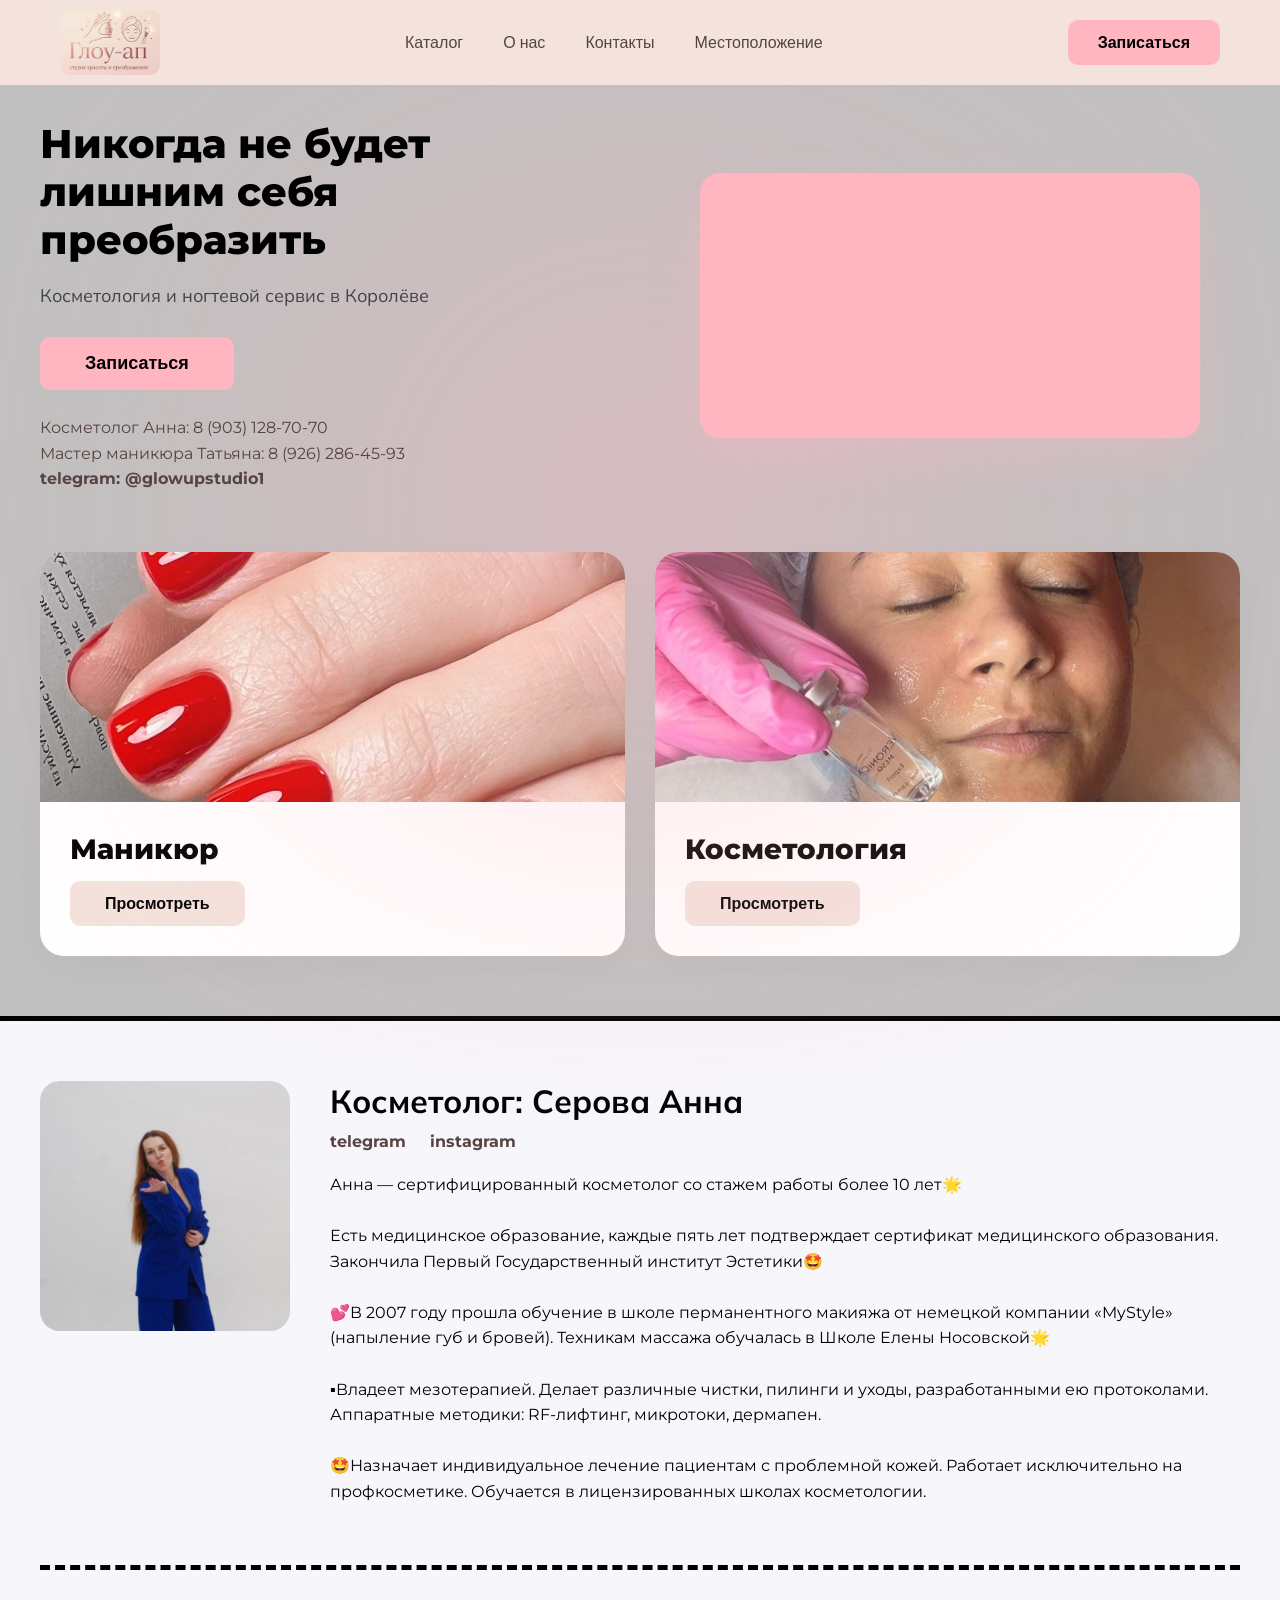
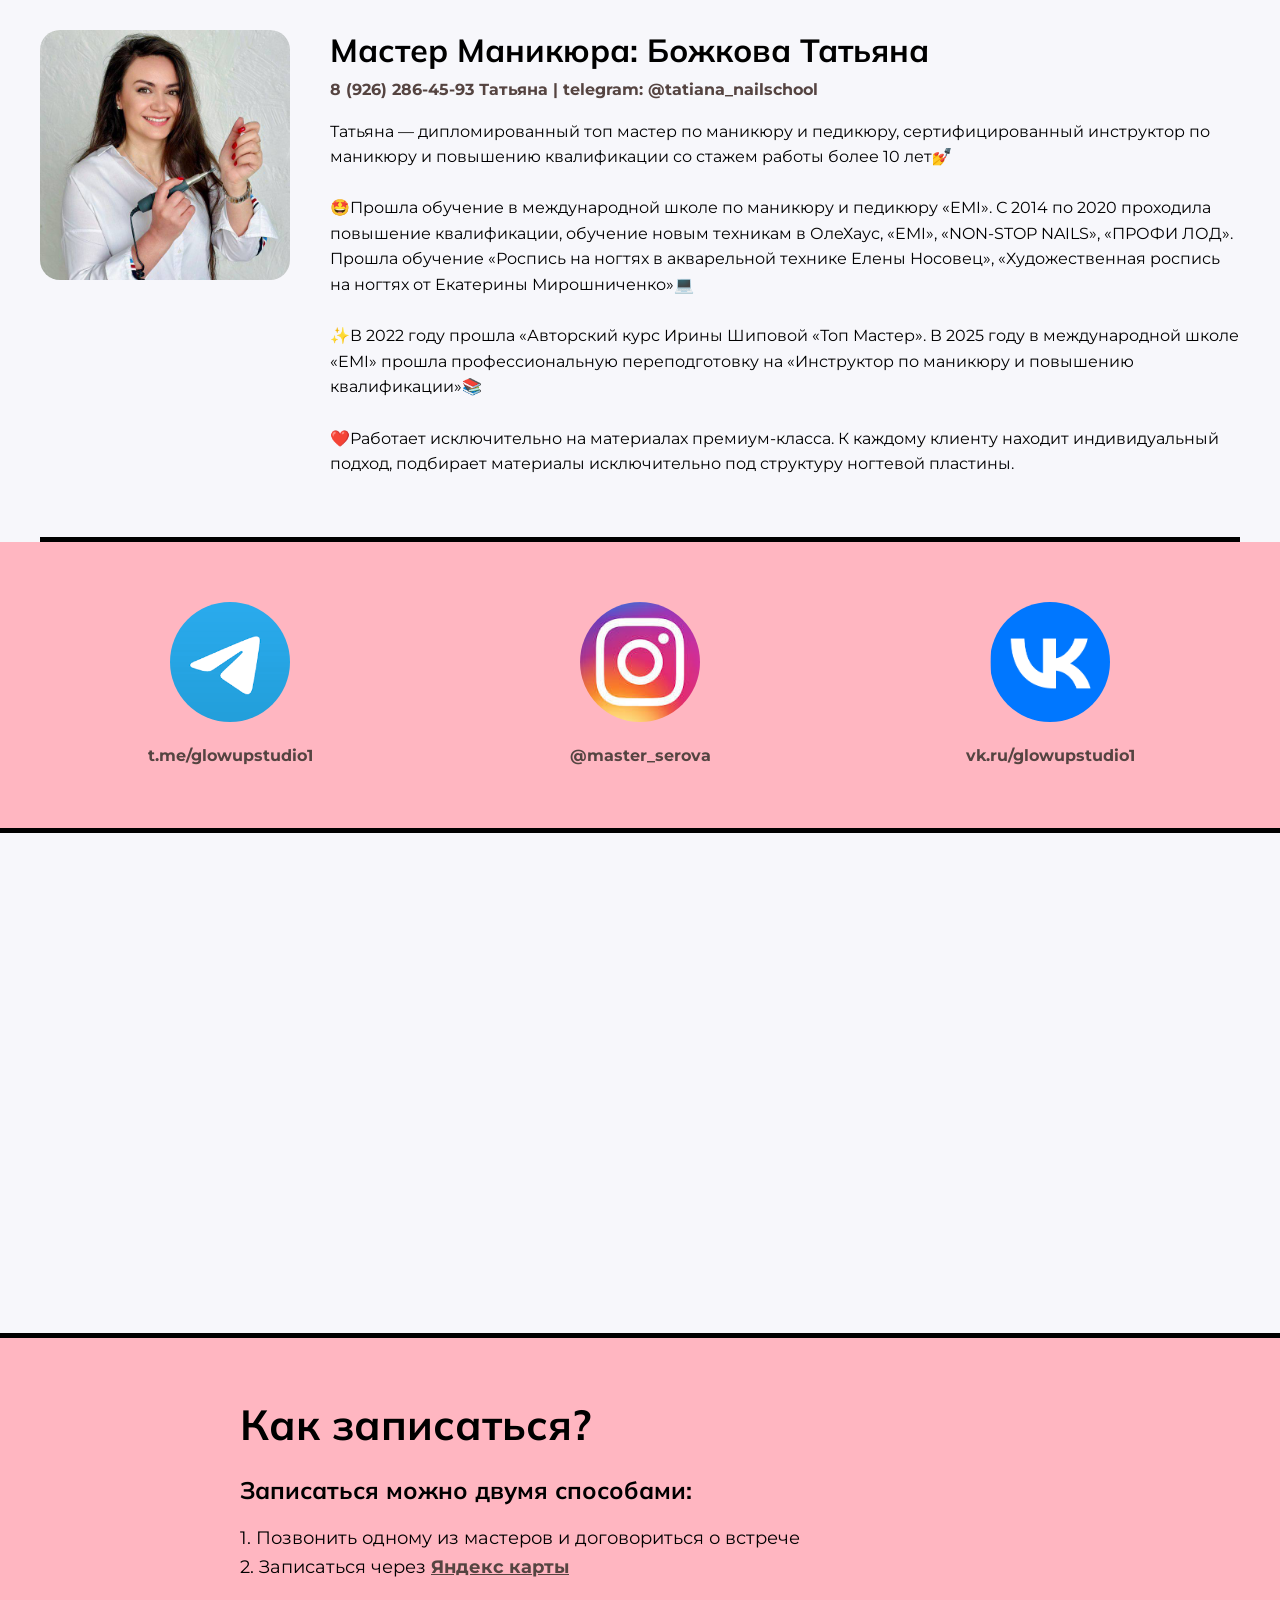
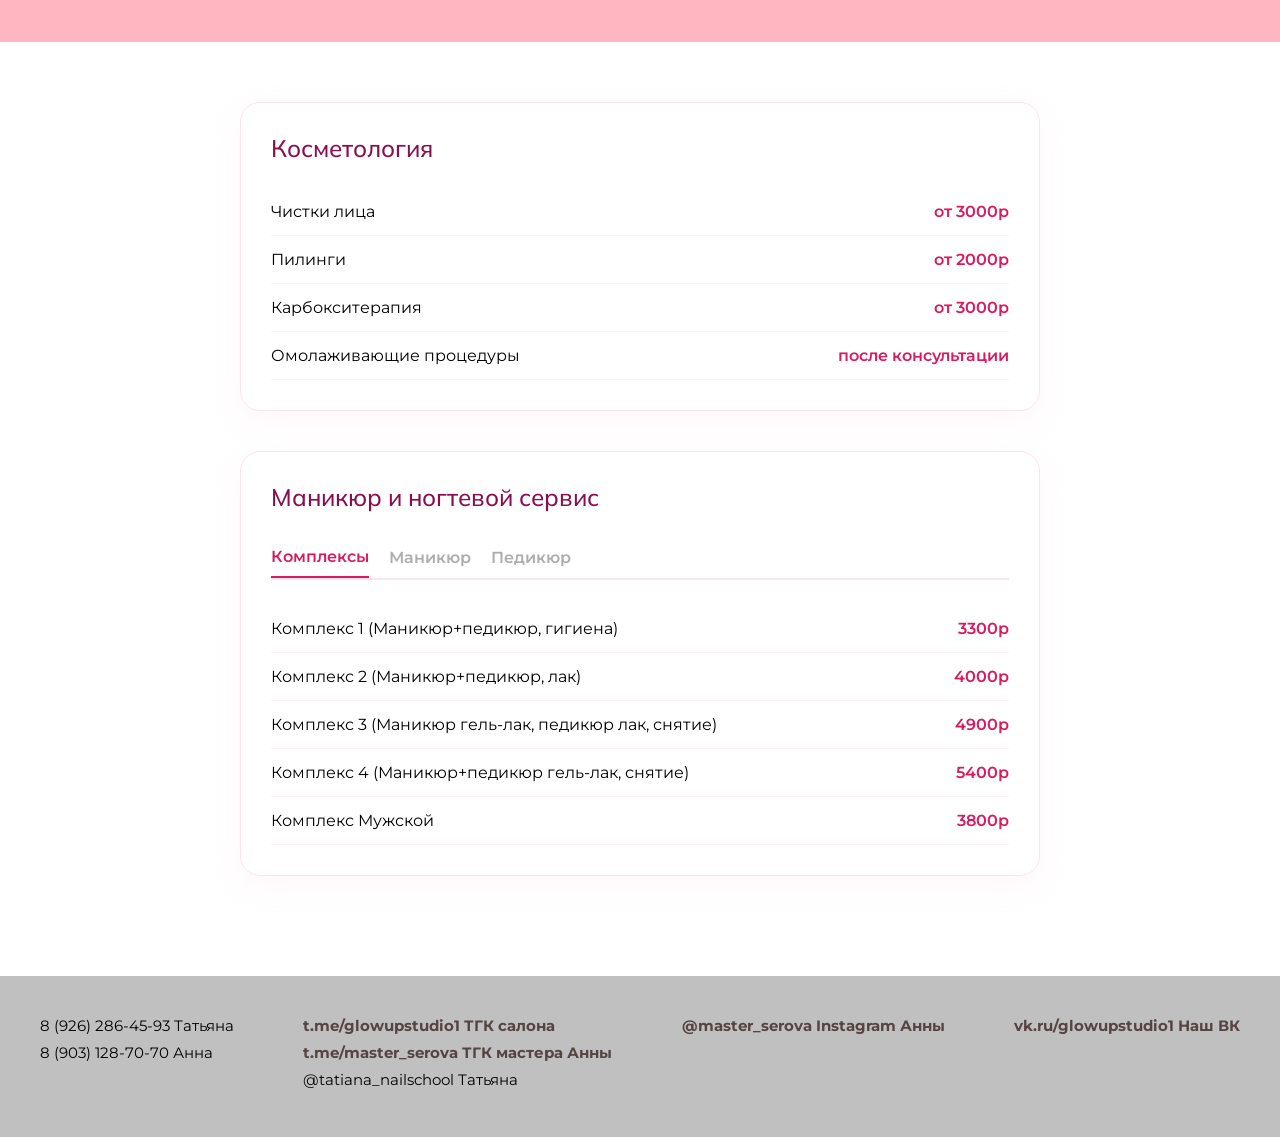
==== index.html @ 22702e5d "Update index.html" ====
<!DOCTYPE html>
<html lang="ru">
<head>
    <meta charset="UTF-8">
    <meta name="viewport" content="width=device-width, initial-scale=1.0">
    <link rel="stylesheet" href="style.css">
    <title>Глоу-Ап | Студия красоты в Королёве</title>
    <meta http-equiv="Content-Type" content="8fd50d744697620f"; charset=UTF-8">
    <link rel="icon" href="image/logo.jpg" type="image/png">
    
    <link rel="preconnect" href="https://fonts.googleapis.com">
    <link rel="preconnect" href="https://fonts.gstatic.com" crossorigin>
    <link href="https://fonts.googleapis.com/css2?family=DM+Sans:wght@400;500;700&family=Montserrat:wght@400;700;800&family= Mulish:wght@400;700&display=swap" rel="stylesheet"> 
    <meta name="description" content="Студия красоты Глоу-Ап в Королёве. Косметология, маникюр и педикюр от мастеров со стажем 10+ лет. Записаться онлайн.">
</head>
<body>
    <header class="head">
        <div class="head__container">             
            <img class="head__image" src="image/logo.jpg" alt="Glow-up studio">
            <nav class="head__menu">                
                <a href="#catalog">Каталог</a>
                <a href="#info">О нас</a>
                <a href="#contact">Контакты</a>
                <a href="#geoloc">Местоположение</a>                
            </nav>           
            <button class="head__button" onclick="location.href='#org'">Записаться</button>                                                                            
        </div>
    </header>

    <section class="vstupa">
        <div class="vstupa__container">
            <div class="vstupa__content">
                <h1 class="vstupa__title">Никогда не будет лишним себя преобразить</h1>
                <h3 class="vstupa__desc">Косметология и ногтевой сервис в Королёве</h3>
                <button class="vstupa__button-deko" onclick="location.href='#org'">
                    <span class="vstupa__button">Записаться</span>
                </button>
                <div class="vstupa__contakt">
                    <p class="vstupa__contakt-txt">Косметолог Анна: 8 (903) 128-70-70</p>
                    <p class="vstupa__contakt-txt">Мастер маникюра Татьяна: 8 (926) 286-45-93</p>
                    <a class="vstupa__contakt-txt a" href="https://t.me/glowupstudio1">telegram: @glowupstudio1</a>
                </div>
            </div>
        </div>
        <div class="vstupa__video">
            <video src="video/start_BtCdUwIT.mp4" autoplay muted loop playsinline></video>
        </div>
        <div class="vstupa__catalog">
            <div class="vstupa__catalog-item">
                <img class="vstupa__catalog-image" src="image/5463103769953831674.jpg" alt="Маникюр">
                <div class="vstupa__catalog-content">
                    <h2 class="vstupa__catalog-title">Маникюр</h2>
                    <a class="vstupa__catalog-button" href="#catalog">Просмотреть</a>
                </div>
            </div>   
            <div class="vstupa__catalog-item">
                <img class="vstupa__catalog-image" src="image/catalog-kosmetica.jpg" alt="Косметология">
                <div class="vstupa__catalog-content">
                    <h2 class="vstupa__catalog-title vstupa__catalog-title-ks">Косметология</h2>
                    <a class="vstupa__catalog-button" href="#catalog">Просмотреть</a>
                </div>
            </div>
        </div>
    </section>

    <section class="info" id="info">
        <div class="info__container">
            <div class="info__content">
                <div class="info__Anna">
                    <img src="image/anna.jpg" alt="Косметолог Серова Анна" class="info__portret">
                    <div class="info__text-block">
                        <h1 class="info__name">Косметолог: Серова Анна</h1>
                        <div class="info__cont">    
                            <a href="https://t.me/master_serova">telegram</a>
                            <a href="https://instagram.com/master_serova">instagram</a>
                        </div>                               
                        <p class="info__bio">
                            Анна — сертифицированный косметолог со стажем работы более 10 лет🌟<br><br>
                            Есть медицинское образование, каждые пять лет подтверждает сертификат медицинского образования. Закончила Первый Государственный институт Эстетики🤩<br><br>
                            💕В 2007 году прошла обучение в школе перманентного макияжа от немецкой компании «MyStyle» (напыление губ и бровей). Техникам массажа обучалась в Школе Елены Носовской🌟<br><br>
                            ▪️Владеет мезотерапией. Делает различные чистки, пилинги и уходы, разработанными ею протоколами. Аппаратные методики: RF-лифтинг, микротоки, дермапен.<br><br>
                            🤩Назначает индивидуальное лечение пациентам с проблемной кожей. Работает исключительно на профкосметике. Обучается в лицензированных школах косметологии.
                        </p>
                    </div>
                </div>  
            </div>
            
            <div class="info__content">
                <div class="info__Tanya">
                    <img src="image/Татьяна.jpg" alt="Мастер Маникюра Божкова Татьяна" class="info__portret">
                    <div class="info__text-block">
                        <h1 class="info__name">Мастер Маникюра: Божкова Татьяна</h1>
                        <div class="info__cont">     
                            <p>8 (926) 286-45-93 Татьяна | telegram: @tatiana_nailschool</p>                      
                        </div>                                
                        <p class="info__bio">
                            Татьяна — дипломированный топ мастер по маникюру и педикюру, сертифицированный инструктор по маникюру и повышению квалификации со стажем работы более 10 лет💅<br><br>
                            🤩Прошла обучение в международной школе по маникюру и педикюру «EMI». С 2014 по 2020 проходила повышение квалификации, обучение новым техникам в ОлеХаус, «EMI», «NON-STOP NAILS», «ПРОФИ ЛОД». Прошла обучение «Роспись на ногтях в акварельной технике Елены Носовец», «Художественная роспись на ногтях от Екатерины Мирошниченко»💻<br><br>
                            ✨В 2022 году прошла «Авторский курс Ирины Шиповой «Топ Мастер». В 2025 году в международной школе «EMI» прошла профессиональную переподготовку на «Инструктор по маникюру и повышению квалификации»📚<br><br>
                            ❤️Работает исключительно на материалах премиум-класса. К каждому клиенту находит индивидуальный подход, подбирает материалы исключительно под структуру ногтевой пластины.
                        </p>
                    </div>
                </div> 
            </div>
        </div>
    </section>  

    <section class="contact" id="contact">
        <div class="contact__container">
            <div class="contact__content">
                <div class="contact__item">
                    <img class="contact__img" src="image/logo__telega.png" alt="Telegram">
                    <h2 class="contact__text"><a href="https://t.me/glowupstudio1">t.me/glowupstudio1</a></h2>
                </div>
                <div class="contact__item">
                    <img class="contact__img" src="image/logo__insta.jpg" alt="Instagram">
                    <h2 class="contact__text"><a href="https://instagram.com/master_serova">@master_serova</a></h2>
                </div>
                <div class="contact__item">
                    <img class="contact__img" src="image/VK Logo.png" alt="VK">
                    <h2 class="contact__text"><a href="https://vk.ru/glowupstudio1">vk.ru/glowupstudio1</a></h2>
                </div>
            </div>
        </div>
    </section>

    <section class="geoloc" id="geoloc">
        <div class="geoloc__container">
            <div class="geoloc__content">
                <div class="geoloc__vidget">
                    <iframe src="https://yandex.ru/map-widget/v1/-/CPX5eF83" width="100%" height="100%" frameborder="0" allowfullscreen="true"></iframe>
                </div>
            </div>           
        </div>
    </section>

    <section class="org" id="org">
        <div class="org__container">
            <div class="org__content">
                <h1 class="org__title">Как записаться?</h1>
                <div class="org__text">
                    <h2 class="org__title-mini">Записаться можно двумя способами:</h2>
                    <p class="org__gaid">1. Позвонить одному из мастеров и договориться о встрече</p>
                    <p class="org__gaid-1">2. Записаться через <a href="https://yandex.ru/maps/org/glouap/57494695765/" class="org__two">Яндекс карты</a></p>
                </div>
            </div>
        </div>
    </section>

    <section class="catalog-section" id="catalog">
        <div class="catalog-container">
            <div class="service-block">
                <h2>Косметология</h2>
                <div class="service-row"><span>Чистки лица</span><span>от 3000р</span></div>
                <div class="service-row"><span>Пилинги</span><span>от 2000р</span></div>
                <div class="service-row"><span>Карбокситерапия</span><span>от 3000р</span></div>
                <div class="service-row"><span>Омолаживающие процедуры</span><span>после консультации</span></div>
            </div>

            <div class="service-block">
                <h2>Маникюр и ногтевой сервис</h2>
                <div class="tabs-header">
                    <button class="tab-btn active" onclick="openTab(event, 'complexes')">Комплексы</button>
                    <button class="tab-btn" onclick="openTab(event, 'manicure')">Маникюр</button>
                    <button class="tab-btn" onclick="openTab(event, 'pedicure')">Педикюр</button>
                </div>

                <div id="complexes" class="tab-content active">
                    <div class="service-row"><span>Комплекс 1 (Маникюр+педикюр, гигиена)</span><span>3300р</span></div>
                    <div class="service-row"><span>Комплекс 2 (Маникюр+педикюр, лак)</span><span>4000р</span></div>
                    <div class="service-row"><span>Комплекс 3 (Маникюр гель-лак, педикюр лак, снятие)</span><span>4900р</span></div>
                    <div class="service-row"><span>Комплекс 4 (Маникюр+педикюр гель-лак, снятие)</span><span>5400р</span></div>
                    <div class="service-row"><span>Комплекс Мужской</span><span>3800р</span></div>
                </div>

                <div id="manicure" class="tab-content">
                    <div class="service-row"><span>Маникюр классический</span><span>1100р</span></div>
                    <div class="service-row"><span>Маникюр Мужской</span><span>1300р</span></div>
                    <div class="service-row"><span>Маникюр с лечебным покрытием</span><span>1500р</span></div>
                    <div class="service-row"><span>Маникюр с покрытием гель-лак</span><span>2200р</span></div>
                    <div class="service-row"><span>Маникюр с покрытием гель-лак френч</span><span>2500р</span></div>
                    <div class="service-row"><span>Маникюр покрытие лак</span><span>1500р</span></div>
                    <div class="service-row"><span>Снятие гель-лака, маникюр гель-лак</span><span>2500р</span></div>
                    <div class="service-row"><span>Снятие гель-лака, маникюр френч/градиент</span><span>2800р</span></div>
                </div>

                <div id="pedicure" class="tab-content">
                    <div class="service-row"><span>Педикюр классический</span><span>2200р</span></div>
                    <div class="service-row"><span>Педикюр классический с гель-лаком</span><span>2700р</span></div>
                    <div class="service-row"><span>Педикюр классический с гель-лаком (френч)</span><span>3000р</span></div>
                    <div class="service-row"><span>Педикюр с покрытием лак</span><span>2400р</span></div>
                    <div class="service-row"><span>Педикюр Лайт</span><span>1800р</span></div>
                    <div class="service-row"><span>Смарт педикюр</span><span>3000р</span></div>
                </div>
            </div>
        </div>
    </section>

    <footer class="down">
        <div class="down__container">
            <div class="down__content">
                <div class="down__numbers">
                    <p class="down__txt">8 (926) 286-45-93 Татьяна</p>
                    <p class="down__txt">8 (903) 128-70-70 Анна</p>
                </div>
                <div class="down__tg">
                    <a href="https://t.me/glowupstudio1">t.me/glowupstudio1 ТГК салона</a>
                    <a href="https://t.me/master_serova">t.me/master_serova ТГК мастера Анны</a>
                    <p class="down__txt">@tatiana_nailschool Татьяна</p>
                </div>
                <div class="down__insta">
                    <a href="https://instagram.com/master_serova">@master_serova Instagram Анны</a>
                </div>
                <div class="down__vk">
                    <a href="https://vk.ru/glowupstudio1">vk.ru/glowupstudio1 Наш ВК</a>
                </div>
            </div>
        </div>
    </footer>

    <script>
        function openTab(evt, tabId) {
            const block = evt.currentTarget.closest('.service-block');
            block.querySelectorAll('.tab-content').forEach(content => content.classList.remove('active'));
            block.querySelectorAll('.tab-btn').forEach(btn => btn.classList.remove('active'));
            document.getElementById(tabId).classList.add('active');
            evt.currentTarget.classList.add('active');
        }
    </script>
</body>
</html>
---- style.css ----
:root {     
    --pink:#FFB6C1;     
    --grey: #C0C0C0;     
    --dark: #000000;     
    --white: #F7F7FB; 
    --pink-logo: #F4E3DC;
    --red-pink: #ff99aa;
    --new-head_text: #554441;
}  

* {       
    margin: 0;       
    padding: 0;       
    box-sizing: border-box;    
}  

html {     
    scroll-padding: 120px;     
    scroll-behavior: smooth; 
}  

body {     
    font-family: "DM Sans", sans-serif; 
    background-color: var(--white);
    color: var(--dark);
    overflow-x: hidden; /* Запрещает горизонтальный скролл на телефонах */
    width: 100%;
}  

/* --- ШАПКА (HEADER) --- */
.head {     
    padding-block: 10px;     
    position: fixed;     
    width: 100%;     
    z-index: 999; 
    background-color: var(--pink-logo); 
    backdrop-filter: blur(10px); 
}  

.head__container {     
    display: flex;     
    justify-content: space-between;     
    align-items: center;     
    padding-inline: 20px;     
    max-width: 1200px;
    margin: 0 auto;
}  

.head__image {     
    max-width: 100px;     
    border-radius: 10px; 
}  

.head__menu {     
    display: flex;     
    gap: 40px; 
}  

.head__menu a {     
    text-decoration: none;     
    color: var(--new-head_text);     
    transition: color 0.3s ease; 
    font-weight: 500;
    font-size: 16px; 
}  

.head__menu a:hover {     
    color: var(--dark); 
}  

.head__button {     
    font-weight: 700;    
    font-size: 16px;    
    padding: 12px 30px;    
    border-radius: 10px;    
    border: none;
    transition: all 0.3s ease;   
    background: var(--pink);   
    font-family: "DM Sans", sans-serif;   
    color: var(--dark); 
    text-align: center;
    cursor: pointer;
}  

.head__button:hover {     
    background-color: var(--red-pink); 
}  

/* --- ГЛАВНЫЙ ЭКРАН --- */
.vstupa {
    width: 100%;
    min-height: 100vh;
    padding-top: 120px;
    padding-bottom: 60px;
    background-color: var(--grey);
    position: relative;
    display: grid;
    grid-template-columns: 1fr 1fr;
    gap: 40px;
    align-items: center;
    padding-inline: 40px;
    border-bottom: 5px solid var(--dark);
}

.vstupa::before {
    content: "";
    position: absolute;
    top: 0; left: 0; width: 100%; height: 100%;
    background: radial-gradient(circle at center, rgba(255, 182, 193, 0.45) 0%, rgba(255, 182, 193, 0.1) 50%, rgba(255, 255, 255, 0) 100%);
    filter: blur(120px);
    z-index: 1;
    pointer-events: none;
}

.vstupa__container {
    position: relative;
    z-index: 2;
    max-width: 500px;
    width: 100%;
}

.vstupa__title {
    font-family: "Montserrat", sans-serif;
    font-size: 40px;
    font-weight: 800;
    line-height: 1.2;
    margin-bottom: 20px;
}


.vstupa__desc {
    font-family: "Mulish", sans-serif;
    font-size: 18px;
    font-weight: 400;
    color: #444444;
    margin-bottom: 30px;
}

.vstupa__button-deko {
    border: none;
    background: none;
    margin-bottom: 25px;
}

.vstupa__button {
    display: inline-block;
    padding: 16px 45px;
    background-color: var(--pink);
    color: var(--dark);
    text-decoration: none;
    font-weight: 700;
    font-size: 18px;
    border-radius: 10px;
    transition: background-color 0.3s ease;
}

.vstupa__button:hover {
    background-color: var(--red-pink);
}

.vstupa__contakt {
    color: var(--new-head_text);
    font-family: "Montserrat", sans-serif;
    line-height: 1.6;
}

.vstupa__contakt a {
    color: var(--new-head_text);
    text-decoration: none;
    font-weight: 700;
}


.vstupa__video {     
    position: relative;
    z-index: 2;
    background: var(--pink); 
    padding: 15px;
    border-radius: 20px;
    width: 100%;
    max-width: 500px; 
    justify-self: center;
    box-shadow: 0 20px 50px rgba(255, 182, 193, 0.3);
}  

.vstupa__video video {
    width: 100%;
    height: auto;
    border-radius: 10px;
    display: block;
    object-fit: cover;
}

/* --- ПЛИТКИ МИНИ-КАТАЛОГА --- */
.vstupa__catalog {
    grid-column: span 2;
    max-width: 1200px;
    width: 100%;
    margin: 20px auto 0 auto;
    display: flex;
    gap: 30px;
}

.vstupa__catalog-item {
    flex: 1;
    background-color: #ffffff;
    border-radius: 24px;
    overflow: hidden;
    box-shadow: 0 10px 35px rgba(0, 0, 0, 0.03);
    display: flex;
    flex-direction: column;
}

.vstupa__catalog-image {
    width: 100%;
    height: 250px;
    object-fit: cover;
}

.vstupa__catalog-content {
    padding: 30px;
    display: flex;
    flex-direction: column;
    align-items: flex-start;
    gap: 15px;
}

.vstupa__catalog-title {
    font-family: "Montserrat", sans-serif;
    font-size: 28px;
    font-weight: 800;
}

.vstupa__catalog-button {
    display: inline-block;
    font-weight: 700;
    font-size: 16px;
    color: var(--dark);
    text-decoration: none;
    background-color: var(--pink-logo);
    padding: 12px 35px;
    border-radius: 10px;
    transition: all 0.3s ease;
}

.vstupa__catalog-button:hover {
    background-color: var(--dark);
    color: var(--white);
}

/* --- МАСТЕРА (INFO) --- */
.info {
    padding-inline: 20px;
}

.info__container {
    max-width: 1200px;
    margin: 0 auto;
}

.info__Anna, .info__Tanya {
    display: flex;
    align-items: flex-start;
    gap: 40px;
    padding-block: 60px;
}

.info__Tanya {
   border-top: 5px dashed var(--dark);
   border-bottom: 5px solid var(--dark);
}

.info__portret {
    width: 250px;
    height: 250px;
    object-fit: cover;
    border-radius: 20px;
    flex-shrink: 0;
}

.info__name {
    font-family: "Mulish", sans-serif;
    font-size: 32px;
    margin-bottom: 10px;
}

.info__cont {
    margin-bottom: 20px;
}

.info__cont a, .info__cont p {
    font-family: "Montserrat", sans-serif;
    color: var(--new-head_text);
    font-size: 16px;
    text-decoration: none;
    font-weight: 700;
}

.info__cont a {
    margin-right: 20px;
}

.info__cont a:hover {
    color: var(--red-pink);
}

.info__bio {
    font-family: "Montserrat", sans-serif;
    font-size: 16px;
    line-height: 1.6;
}

/* --- БЛОК СЦОСЕТЕЙ (CONTACT) --- */
.contact {
    background: var(--pink);
    border-bottom: 5px solid var(--dark);
    padding-inline: 20px;
}

.contact__container {
    max-width: 1200px;
    margin: 0 auto;
}

.contact__content { 
    display: grid;
    grid-template-columns: repeat(3, 1fr); 
    padding-block: 60px;
    gap: 30px;    
}

.contact__item {
    display: flex;
    flex-direction: column;
    align-items: center;
    text-align: center;
}

.contact__img {
    width: 120px;
    height: 120px;
    object-fit: cover;
    margin-bottom: 15px; 
    border-radius: 50%;
}

.contact__text a {
    color: var(--new-head_text);
    font-family: "Montserrat", sans-serif;
    font-size: 16px;
    text-decoration: none;
    font-weight: 700;
    word-break: break-all;
}

/* --- КАРТЫ --- */
.geoloc {
   border-bottom: 5px solid var(--dark);
   width: 100%;
}

.geoloc__vidget {
    width: 100%;
    height: 500px;
}

/* --- КАК ЗАПИСАТЬСЯ (ORG) --- */
.org {
    background: var(--pink);
    padding: 60px 20px;
}

.org__container {
    max-width: 800px;
    margin: 0 auto;
}

.org__title {
    font-family: "Mulish", sans-serif;
    font-size: 42px;
    margin-bottom: 20px;
}

.org__title-mini {
    font-family: "Mulish", sans-serif;
    font-size: 24px;
    margin-bottom: 15px;
}

.org__text {
    font-family: "Montserrat", sans-serif;
    font-size: 18px;
    line-height: 1.6;
}

.org__two {
    color: var(--new-head_text);
    font-weight: 700;
}

/* --- КАТАЛОГ С ЦЕНАМИ И ВКЛАДКАМИ --- */
.catalog-section { 
    padding: 60px 20px; 
    background-color: #ffffff; 
}

.catalog-container { 
    max-width: 800px; 
    margin: 0 auto; 
}

.service-block { 
    margin-bottom: 40px; 
    padding: 30px; 
    border: 1px solid #fce4ec; 
    border-radius: 20px; 
    background: #ffffff; 
    box-shadow: 0 10px 30px rgba(252, 228, 236, 0.3); 
}

.service-block h2 { 
    color: #880e4f; 
    margin-bottom: 25px; 
    font-weight: 500; 
    font-family: "Mulish", sans-serif;
}

.tabs-header { 
    display: flex; 
    gap: 20px; 
    margin-bottom: 25px; 
    border-bottom: 2px solid #fce4ec; 
}

.tab-btn { 
    padding: 10px 0; 
    border: none; 
    background: none; 
    cursor: pointer; 
    font-size: 16px; 
    color: #adadad; 
    transition: 0.3s;
    font-family: "Montserrat", sans-serif;
    font-weight: 600;
}

.tab-btn.active { 
    color: #d81b60; 
    border-bottom: 2px solid #d81b60; 
}

.service-row { 
    display: flex; 
    justify-content: space-between; 
    padding: 14px 0; 
    border-bottom: 1px solid #fdf2f5; 
    font-family: "Montserrat", sans-serif;
    font-size: 16px;
}

.service-row span:last-child { 
    color: #d81b60; 
    font-weight: 600; 
}

.tab-content { 
    display: none; 
}

.tab-content.active { 
    display: block; 
    animation: fadeIn 0.5s; 
}

@keyframes fadeIn { 
    from { opacity: 0; } 
    to { opacity: 1; } 
}

/* --- ПОДВАЛ (FOOTER) --- */
.down {
    background-color: var(--grey);
    padding: 40px 20px;
}

.down__container {
    max-width: 1200px;
    margin: 0 auto;
}

.down__content {
    font-family: "Montserrat", sans-serif;
    display: flex;
    justify-content: space-between;
    gap: 30px;
}

.down__txt {
    font-size: 15px;
    margin-bottom: 8px;
}

.down__content a {
    color: var(--new-head_text);
    text-decoration: none;
    font-size: 15px;
    font-weight: 700;
    display: block;
    margin-bottom: 8px;
}

/* ==========================================================================
   📱 АДАПТИВНЫЕ ПРАВИЛА ДЛЯ СМАРТФОНОВ (ЭКРАНЫ МЕНЕЕ 768px)
   ========================================================================== */

@media (max-width: 768px) {
    
    /* Шапка перестраивается вертикально */
    .head__container {
        flex-direction: column;
        gap: 12px;
    }
    
    .head__menu {
        gap: 20px;
    }
    
    .head__menu a {
        font-size: 14px;
    }
    
    .head__button {
        width: 100%;
        padding: 10px;
        font-size: 14px;
    }
    
    /* Сдвигаем главный экран вниз, чтобы не уходил под высокую шапку */
    .vstupa {
        grid-template-columns: 1fr;
        padding-top: 180px;
        padding-inline: 20px;
        text-align: center;
    }
    
    .vstupa__title {
        font-size: 28px;
    }
    
    .vstupa__video {
        max-width: 100%;
    }
    
    /* Мини-каталог выстраивается вертикально */
    .vstupa__catalog {
        grid-column: 1;
        flex-direction: column;
    }
    

    .info__Anna, .info__Tanya {
        flex-direction: column;
        align-items: center;
        text-align: center;
        padding-block: 40px;
    }
    
    .info__portret {
        width: 200px;
        height: 200px;
    }
    
    .info__name {
        font-size: 24px;
    }
    

    .contact__content {
        grid-template-columns: 1fr;
        gap: 40px;
    }
    

    .geoloc__vidget {
        height: 350px;
    }
    

    .org__title {
        font-size: 30px;
    }
    
 
    .service-row {
        font-size: 14px;
        gap: 10px;
    }
    
    .down__content {
        flex-direction: column;
        align-items: center;
        text-align: center;
    }
}
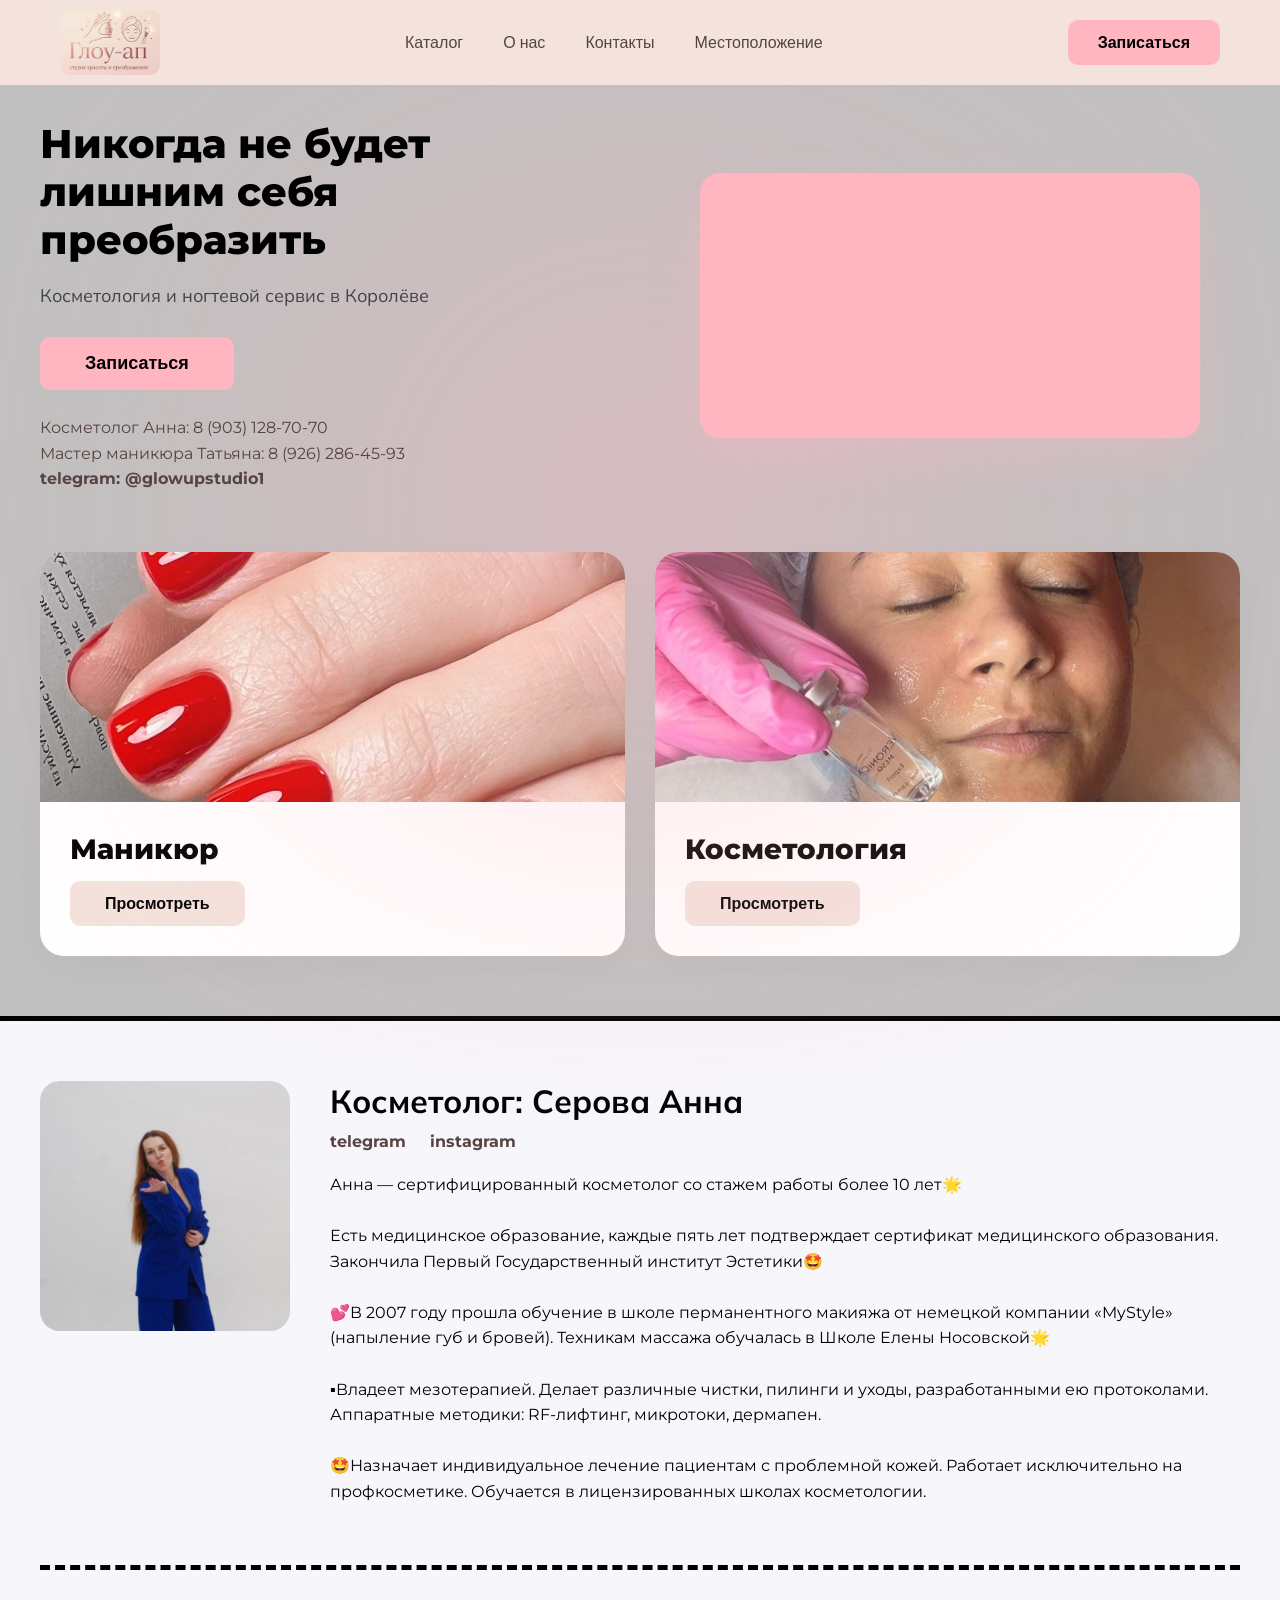
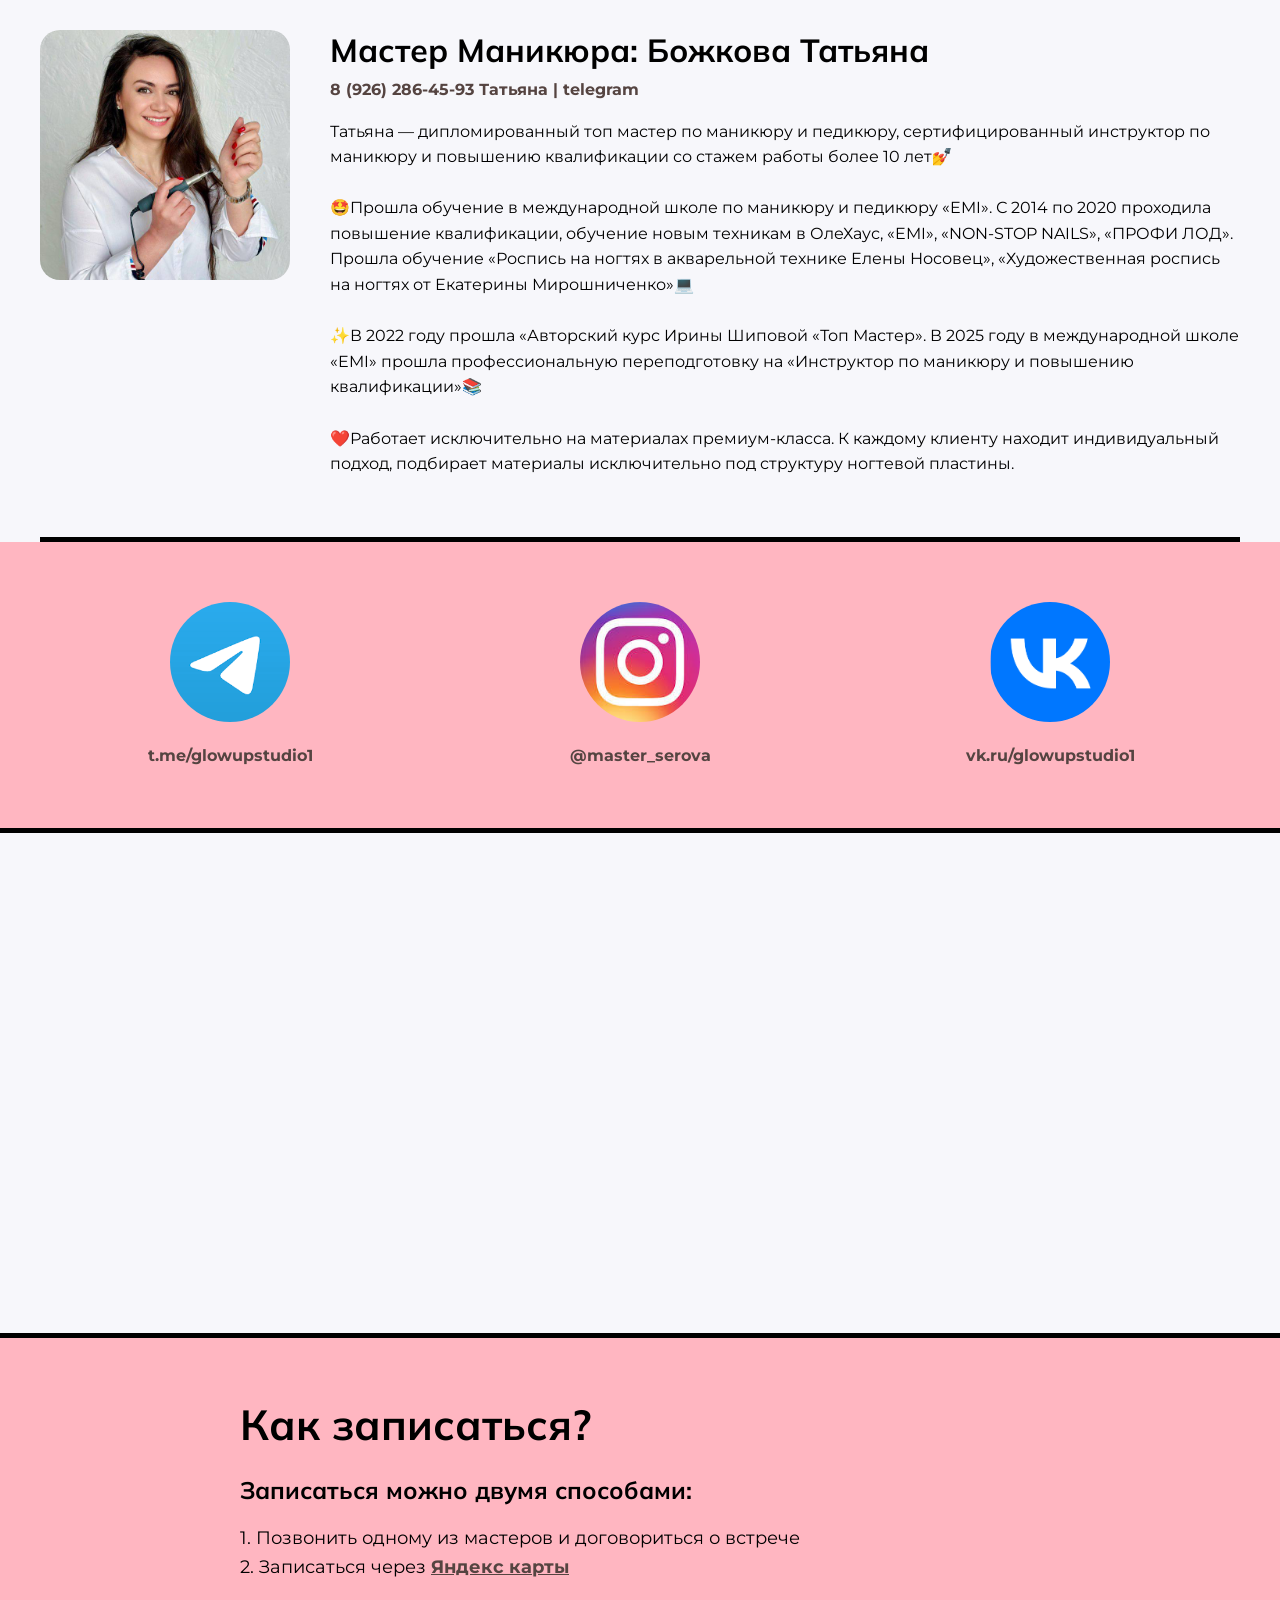
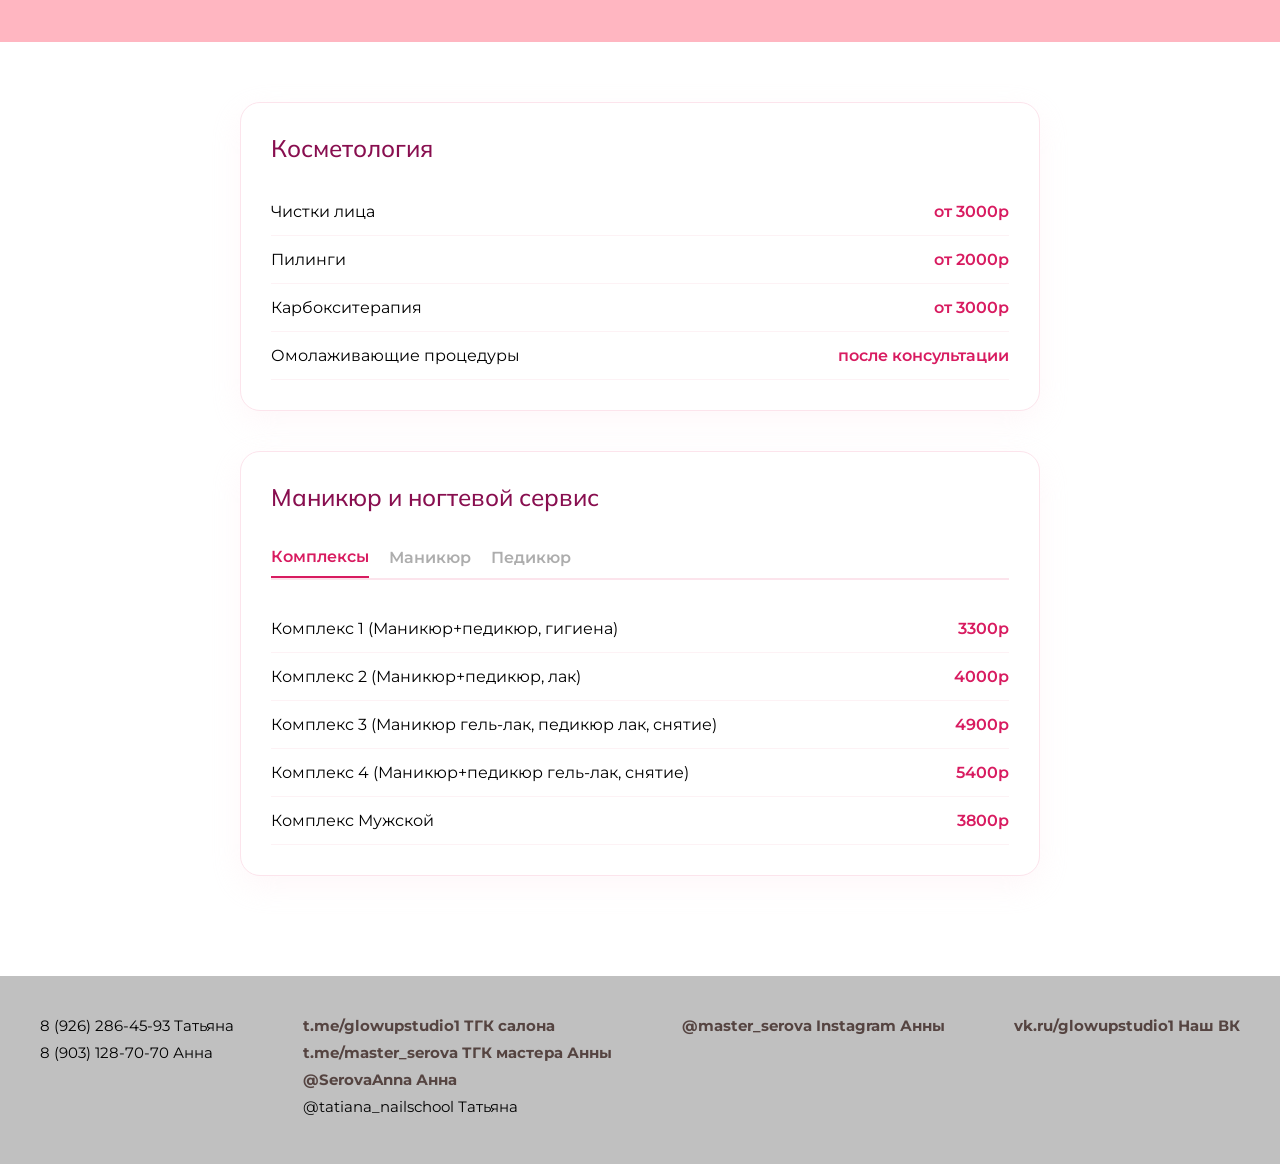
==== commit fd845135: "Update index.html" ====
--- a/index.html
+++ b/index.html
@@ -3,27 +3,29 @@
 <head>
     <meta charset="UTF-8">
     <meta name="viewport" content="width=device-width, initial-scale=1.0">
+    <meta name="yandex-verification" content="c4048c3327284629" />
+    
     <link rel="stylesheet" href="style.css">
     <title>Глоу-Ап | Студия красоты в Королёве</title>
-    <meta http-equiv="Content-Type" content="8fd50d744697620f"; charset=UTF-8">
     <link rel="icon" href="image/logo.jpg" type="image/png">
-    
+    <meta name="google-site-verification" content="m-rsewKyph-HPOxxDFYgL2R8f1ZMOG" />
     <link rel="preconnect" href="https://fonts.googleapis.com">
     <link rel="preconnect" href="https://fonts.gstatic.com" crossorigin>
-    <link href="https://fonts.googleapis.com/css2?family=DM+Sans:wght@400;500;700&family=Montserrat:wght@400;700;800&family= Mulish:wght@400;700&display=swap" rel="stylesheet"> 
+    <link href="https://fonts.googleapis.com/css2?family=DM+Sans:wght@400;500;700&family=Montserrat:wght@400;700;800&family=Mulish:wght@400;700&display=swap" rel="stylesheet">
+    
     <meta name="description" content="Студия красоты Глоу-Ап в Королёве. Косметология, маникюр и педикюр от мастеров со стажем 10+ лет. Записаться онлайн.">
 </head>
 <body>
     <header class="head">
-        <div class="head__container">             
+        <div class="head__container">            
             <img class="head__image" src="image/logo.jpg" alt="Glow-up studio">
             <nav class="head__menu">                
                 <a href="#catalog">Каталог</a>
                 <a href="#info">О нас</a>
                 <a href="#contact">Контакты</a>
                 <a href="#geoloc">Местоположение</a>                
-            </nav>           
-            <button class="head__button" onclick="location.href='#org'">Записаться</button>                                                                            
+            </nav>
+            <button class="head__button" onclick="location.href='#org'">Записаться</button>                                    
         </div>
     </header>
 
@@ -69,11 +71,11 @@
                 <div class="info__Anna">
                     <img src="image/anna.jpg" alt="Косметолог Серова Анна" class="info__portret">
                     <div class="info__text-block">
-                        <h1 class="info__name">Косметолог: Серова Анна</h1>
+                        <h2 class="info__name">Косметолог: Серова Анна</h2>
                         <div class="info__cont">    
                             <a href="https://t.me/master_serova">telegram</a>
                             <a href="https://instagram.com/master_serova">instagram</a>
-                        </div>                               
+                        </div>                                
                         <p class="info__bio">
                             Анна — сертифицированный косметолог со стажем работы более 10 лет🌟<br><br>
                             Есть медицинское образование, каждые пять лет подтверждает сертификат медицинского образования. Закончила Первый Государственный институт Эстетики🤩<br><br>
@@ -87,21 +89,20 @@
             
             <div class="info__content">
                 <div class="info__Tanya">
-                    <img src="image/Татьяна.jpg" alt="Мастер Маникюра Божкова Татьяна" class="info__portret">
-                    <div class="info__text-block">
-                        <h1 class="info__name">Мастер Маникюра: Божкова Татьяна</h1>
-                        <div class="info__cont">     
-                            <p>8 (926) 286-45-93 Татьяна | telegram: @tatiana_nailschool</p>                      
-                        </div>                                
-                        <p class="info__bio">
-                            Татьяна — дипломированный топ мастер по маникюру и педикюру, сертифицированный инструктор по маникюру и повышению квалификации со стажем работы более 10 лет💅<br><br>
-                            🤩Прошла обучение в международной школе по маникюру и педикюру «EMI». С 2014 по 2020 проходила повышение квалификации, обучение новым техникам в ОлеХаус, «EMI», «NON-STOP NAILS», «ПРОФИ ЛОД». Прошла обучение «Роспись на ногтях в акварельной технике Елены Носовец», «Художественная роспись на ногтях от Екатерины Мирошниченко»💻<br><br>
-                            ✨В 2022 году прошла «Авторский курс Ирины Шиповой «Топ Мастер». В 2025 году в международной школе «EMI» прошла профессиональную переподготовку на «Инструктор по маникюру и повышению квалификации»📚<br><br>
-                            ❤️Работает исключительно на материалах премиум-класса. К каждому клиенту находит индивидуальный подход, подбирает материалы исключительно под структуру ногтевой пластины.
-                        </p>
-                    </div>
-                </div> 
-            </div>
+                         <img src="image/Татьяна.jpg" alt="Мастер Маникюра Божкова Татьяна" class="info__portret">
+                 <div class="info__text-block">
+                         <h2 class="info__name">Мастер Маникюра: Божкова Татьяна</h2>
+                      <div class="info__cont">      
+                    <p>8 (926) 286-45-93 Татьяна | <a href="https://t.me/tatiana_nailschool">telegram</a></p>                      
+                    </div>                                
+                     <p class="info__bio">
+            Татьяна — дипломированный топ мастер по маникюру и педикюру, сертифицированный инструктор по маникюру и повышению квалификации со стажем работы более 10 лет💅<br><br>
+            🤩Прошла обучение в международной школе по маникюру и педикюру «EMI». С 2014 по 2020 проходила повышение квалификации, обучение новым техникам в ОлеХаус, «EMI», «NON-STOP NAILS», «ПРОФИ ЛОД». Прошла обучение «Роспись на ногтях в акварельной технике Елены Носовец», «Художественная роспись на ногтях от Екатерины Мирошниченко»💻<br><br>
+            ✨В 2022 году прошла «Авторский курс Ирины Шиповой «Топ Мастер». В 2025 году в международной школе «EMI» прошла профессиональную переподготовку на «Инструктор по маникюру и повышению квалификации»📚<br><br>
+            ❤️Работает исключительно на материалах премиум-класса. К каждому клиенту находит индивидуальный подход, подбирает материалы исключительно под структуру ногтевой пластины.
+        </p>
+    </div>
+</div>
         </div>
     </section>  
 
@@ -125,19 +126,19 @@
     </section>
 
     <section class="geoloc" id="geoloc">
-        <div class="geoloc__container">
-            <div class="geoloc__content">
-                <div class="geoloc__vidget">
-                    <iframe src="https://yandex.ru/map-widget/v1/-/CPX5eF83" width="100%" height="100%" frameborder="0" allowfullscreen="true"></iframe>
-                </div>
-            </div>           
-        </div>
-    </section>
+    <div class="geoloc__container">
+        <div class="geoloc__content">
+            <div class="geoloc__vidget" style="position:relative; overflow:hidden;">
+                <iframe src="https://yandex.ru/map-widget/v1/?ll=37.869082%2C55.922474&mode=search&oid=57494695765&ol=biz&z=17.13" width="100%" height="400" frameborder="0" allowfullscreen="true" style="position:relative;"></iframe>
+            </div>
+        </div>            
+    </div>
+</section>
 
     <section class="org" id="org">
         <div class="org__container">
             <div class="org__content">
-                <h1 class="org__title">Как записаться?</h1>
+                <h2 class="org__title">Как записаться?</h2>
                 <div class="org__text">
                     <h2 class="org__title-mini">Записаться можно двумя способами:</h2>
                     <p class="org__gaid">1. Позвонить одному из мастеров и договориться о встрече</p>
@@ -206,6 +207,7 @@
                 <div class="down__tg">
                     <a href="https://t.me/glowupstudio1">t.me/glowupstudio1 ТГК салона</a>
                     <a href="https://t.me/master_serova">t.me/master_serova ТГК мастера Анны</a>
+                    <a href="https://t.me/SerovaAnna1">@SerovaAnna Анна</a>
                     <p class="down__txt">@tatiana_nailschool Татьяна</p>
                 </div>
                 <div class="down__insta">
@@ -219,6 +221,9 @@
     </footer>
 
     <script>
+        window.onload = function() {
+            window.scrollTo(0, 0);
+        };
         function openTab(evt, tabId) {
             const block = evt.currentTarget.closest('.service-block');
             block.querySelectorAll('.tab-content').forEach(content => content.classList.remove('active'));
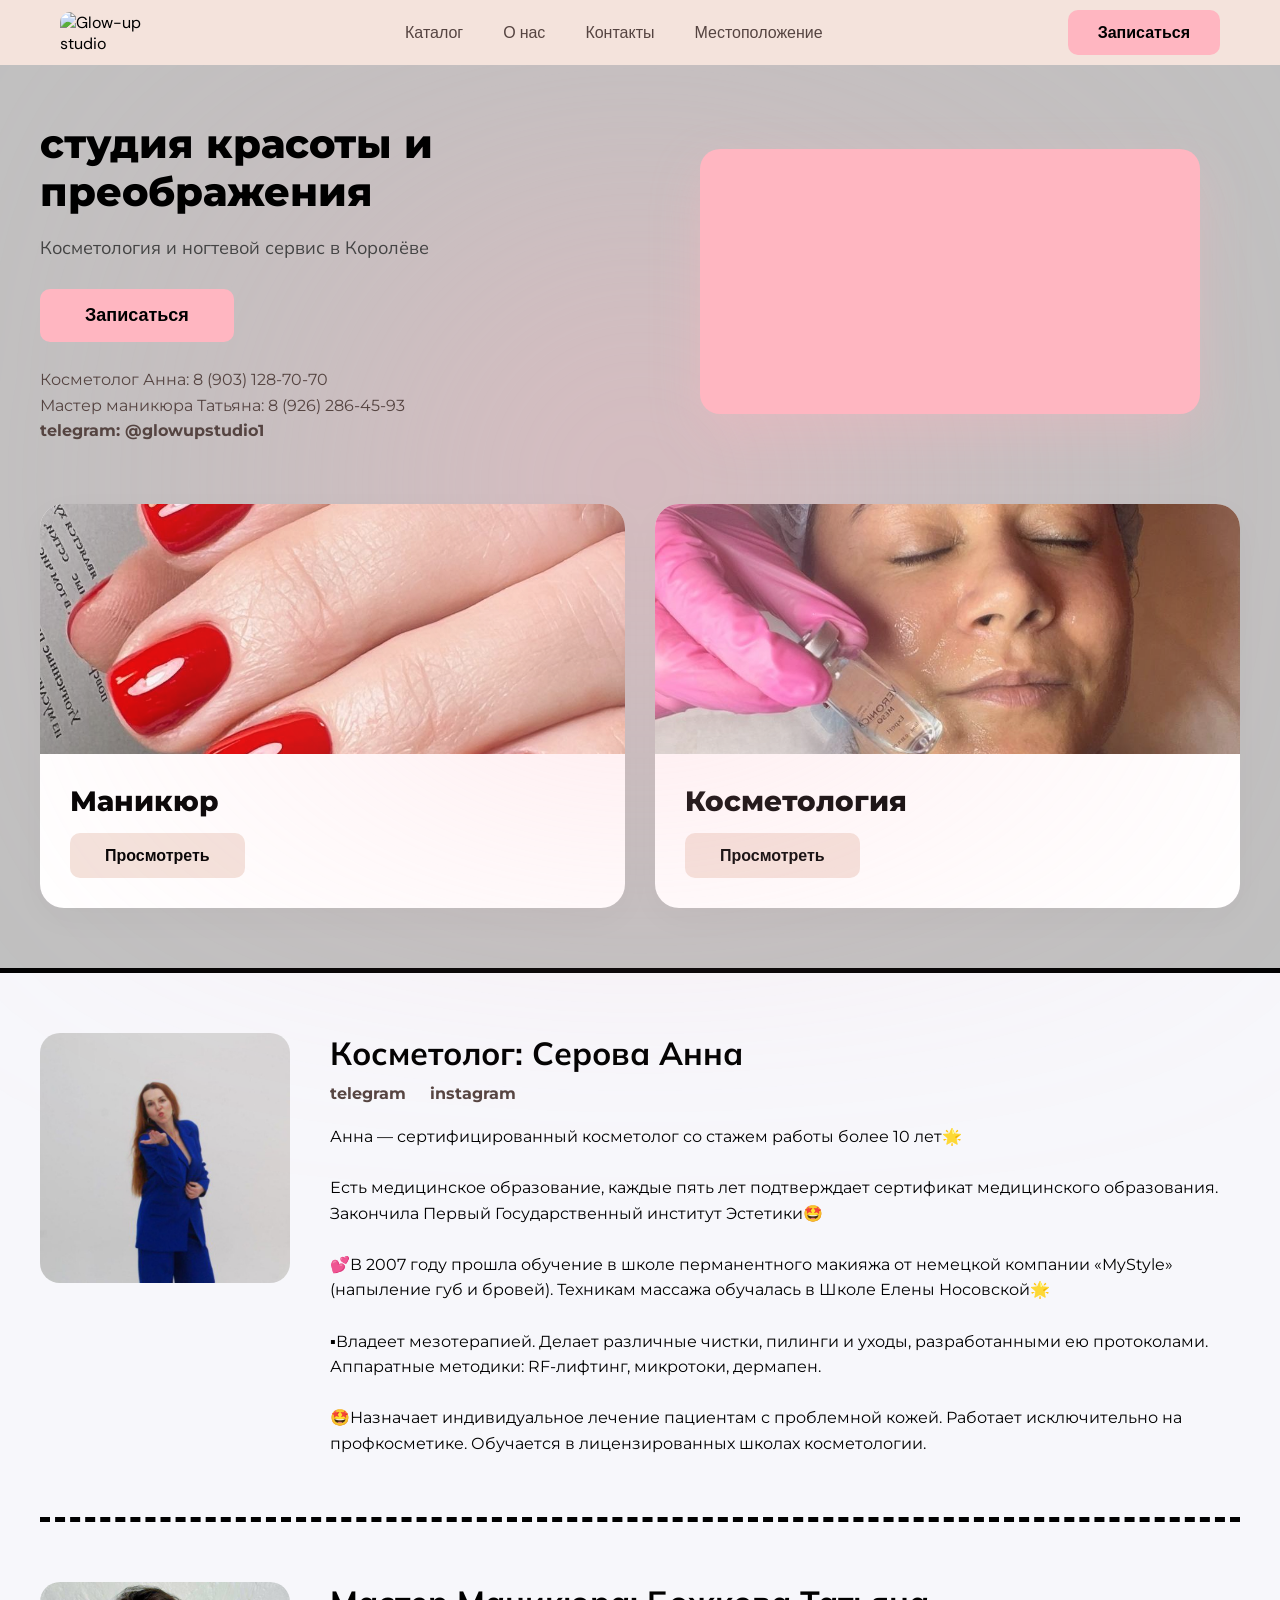
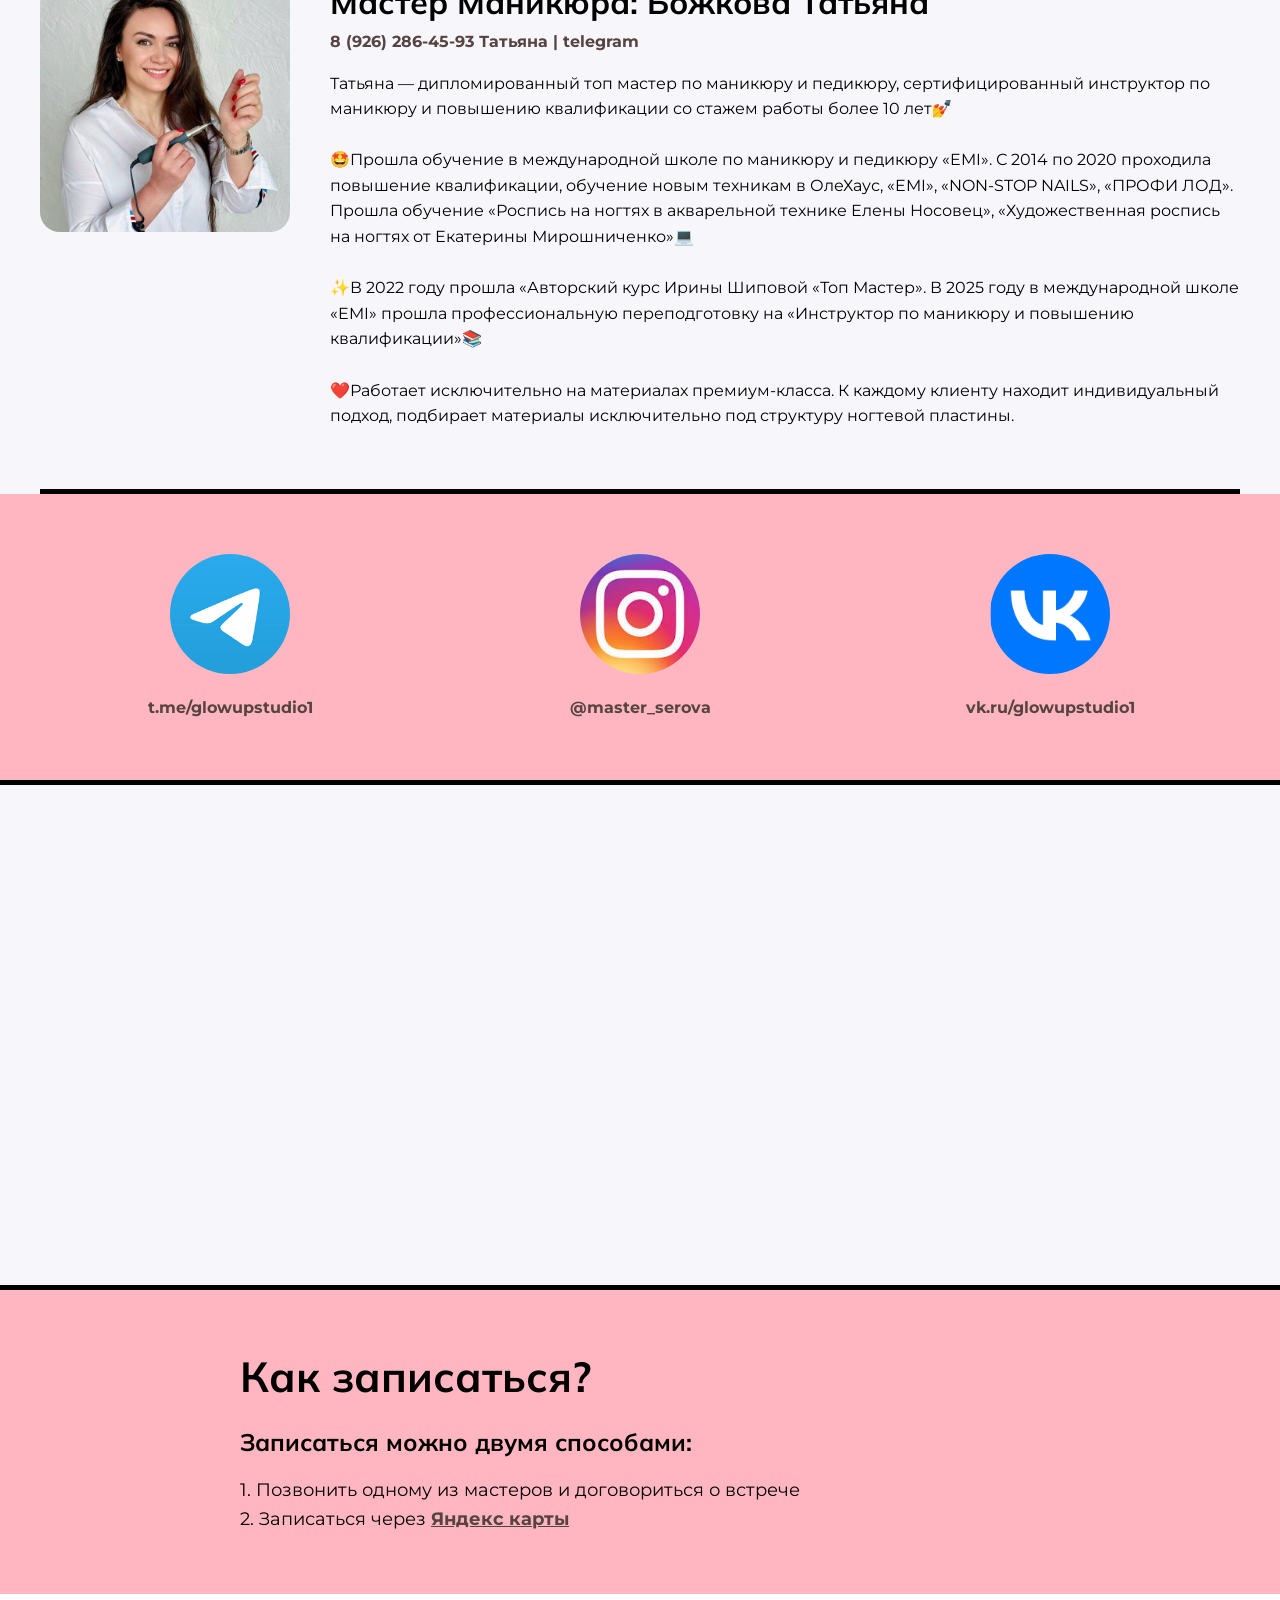
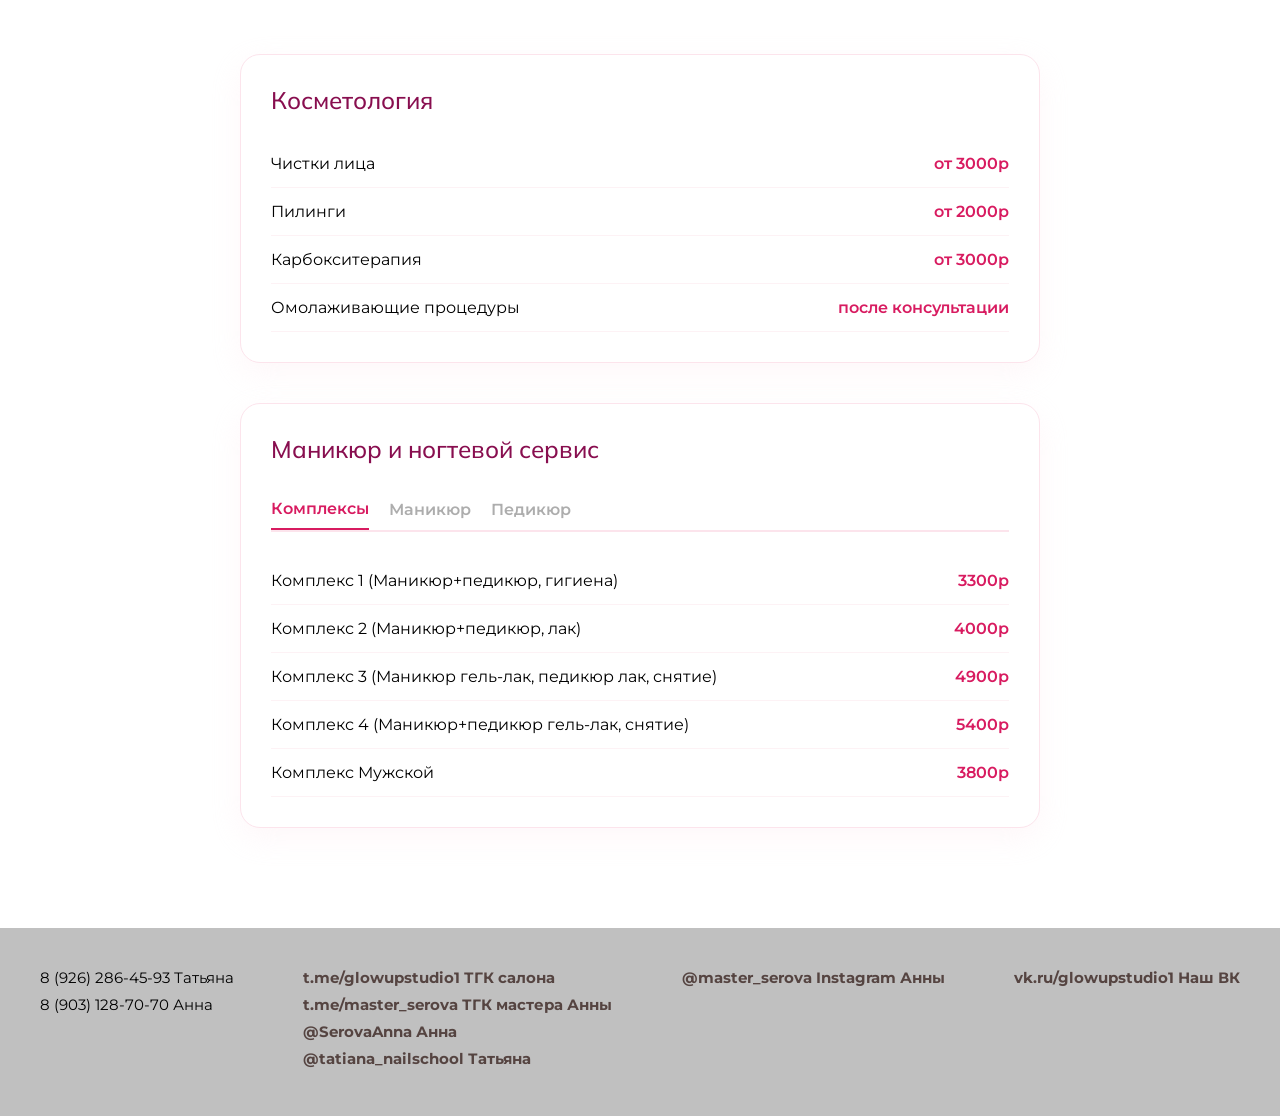
==== commit 5e5ba47e: "Update index.html" ====
--- a/index.html
+++ b/index.html
@@ -7,18 +7,18 @@
     
     <link rel="stylesheet" href="style.css">
     <title>Глоу-Ап | Студия красоты в Королёве</title>
-    <link rel="icon" href="image/logo.jpg" type="image/png">
+    <link rel="icon" href="image/favicon.jpg" type="image/png">
     <meta name="google-site-verification" content="m-rsewKyph-HPOxxDFYgL2R8f1ZMOG" />
     <link rel="preconnect" href="https://fonts.googleapis.com">
     <link rel="preconnect" href="https://fonts.gstatic.com" crossorigin>
     <link href="https://fonts.googleapis.com/css2?family=DM+Sans:wght@400;500;700&family=Montserrat:wght@400;700;800&family=Mulish:wght@400;700&display=swap" rel="stylesheet">
     
-    <meta name="description" content="Студия красоты Глоу-Ап в Королёве. Косметология, маникюр и педикюр от мастеров со стажем 10+ лет. Записаться онлайн.">
+    <meta name="description" content="Студия красоты Глоу-Ап (glow-up studio) в Королёве. Косметология, маникюр и педикюр от мастеров со стажем 10+ лет. Записаться онлайн.">
 </head>
 <body>
     <header class="head">
         <div class="head__container">            
-            <img class="head__image" src="image/logo.jpg" alt="Glow-up studio">
+            <img class="head__image" src="image/favicon.jpg" alt="Glow-up studio">
             <nav class="head__menu">                
                 <a href="#catalog">Каталог</a>
                 <a href="#info">О нас</a>
@@ -32,7 +32,7 @@
     <section class="vstupa">
         <div class="vstupa__container">
             <div class="vstupa__content">
-                <h1 class="vstupa__title">Никогда не будет лишним себя преобразить</h1>
+                <h1 class="vstupa__title">студия красоты и преображения</h1>
                 <h3 class="vstupa__desc">Косметология и ногтевой сервис в Королёве</h3>
                 <button class="vstupa__button-deko" onclick="location.href='#org'">
                     <span class="vstupa__button">Записаться</span>
@@ -208,7 +208,7 @@
                     <a href="https://t.me/glowupstudio1">t.me/glowupstudio1 ТГК салона</a>
                     <a href="https://t.me/master_serova">t.me/master_serova ТГК мастера Анны</a>
                     <a href="https://t.me/SerovaAnna1">@SerovaAnna Анна</a>
-                    <p class="down__txt">@tatiana_nailschool Татьяна</p>
+                    <a class="down__txt" href="https://t.me/tatiana_nailschool">@tatiana_nailschool Татьяна</a></p>   
                 </div>
                 <div class="down__insta">
                     <a href="https://instagram.com/master_serova">@master_serova Instagram Анны</a>
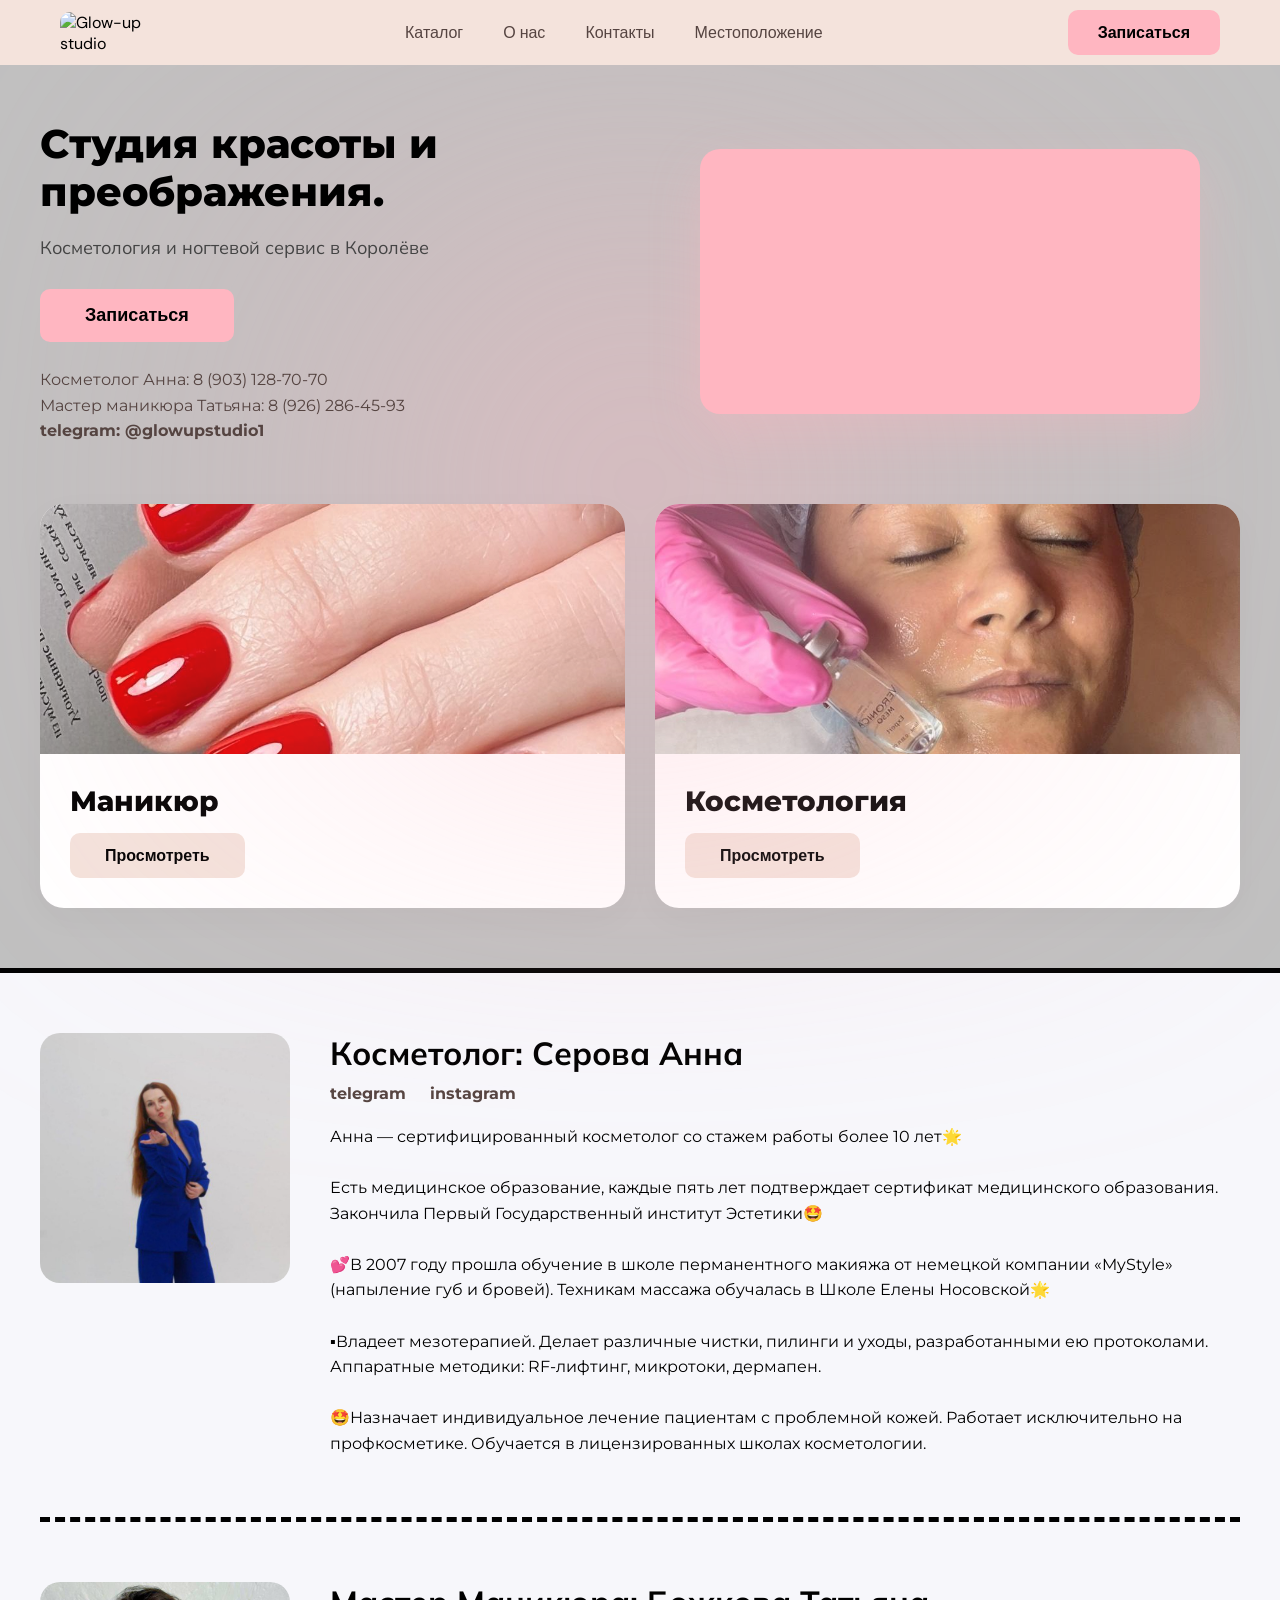
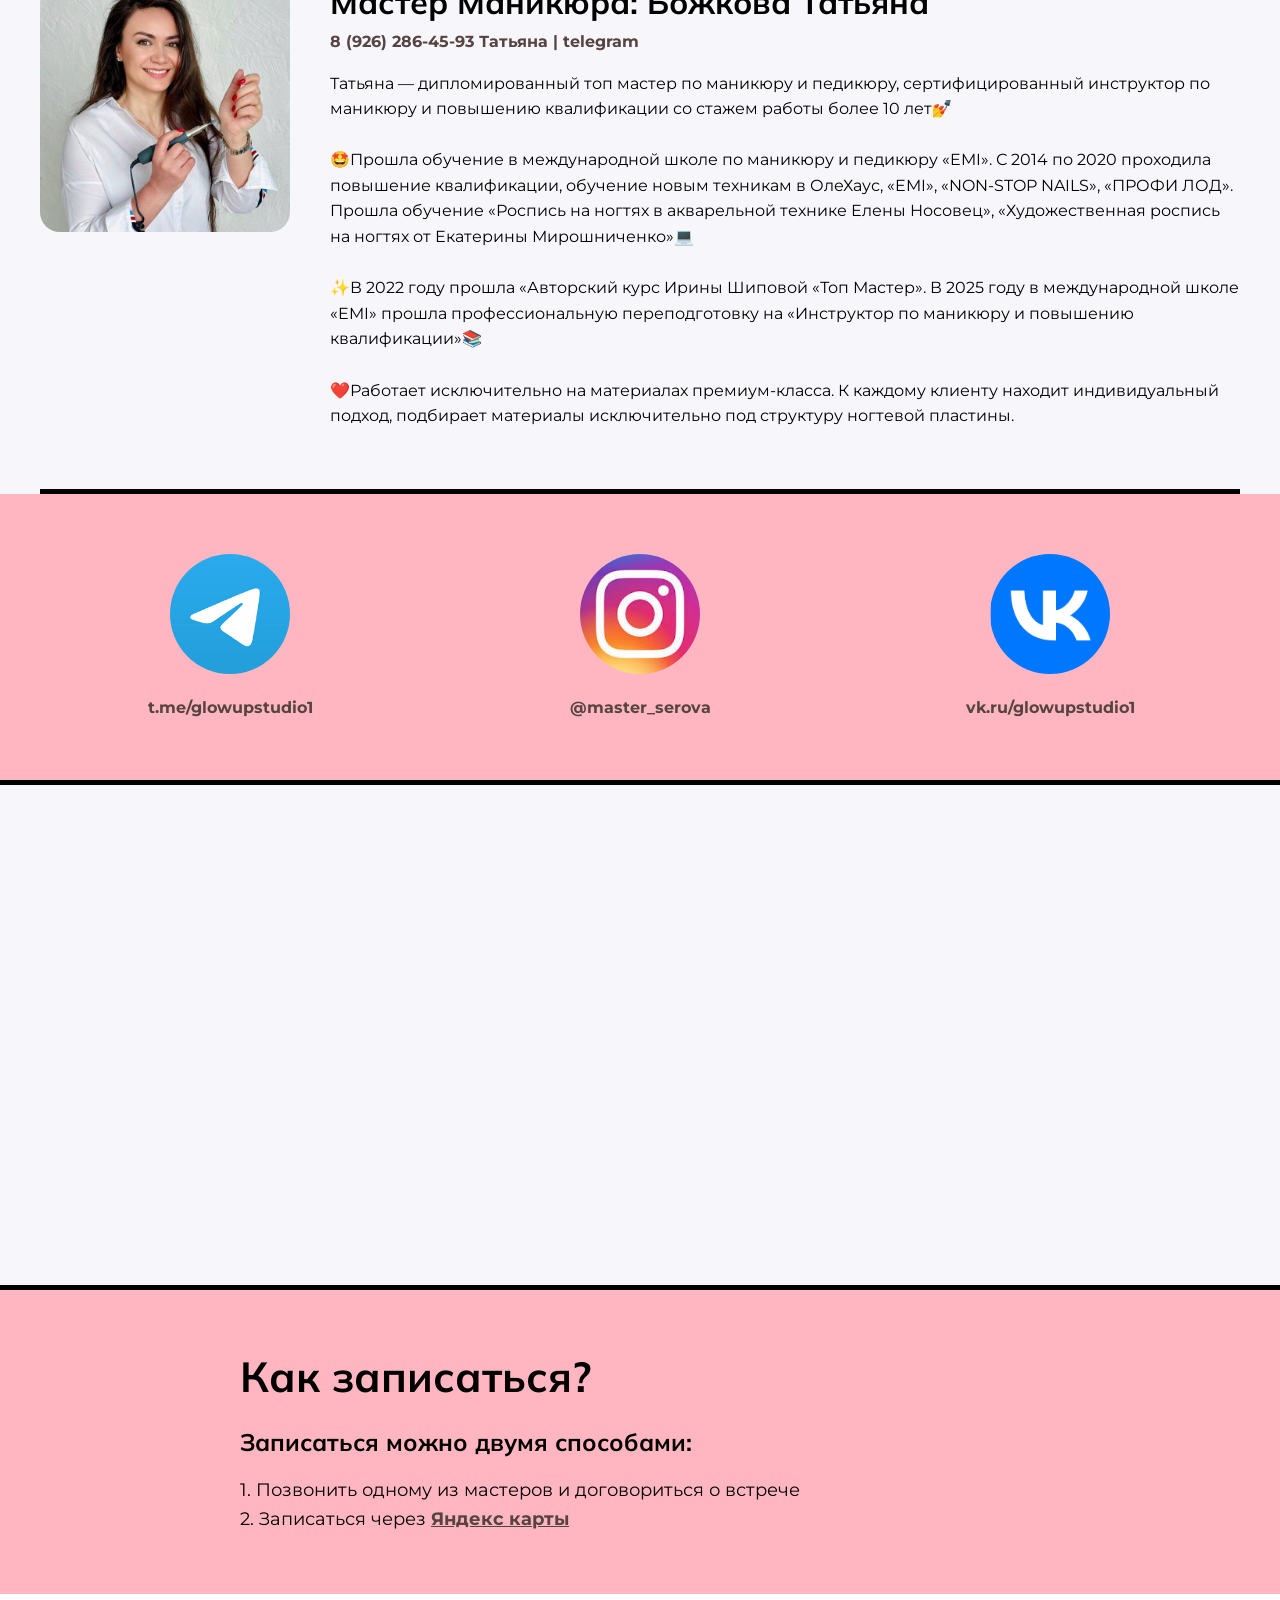
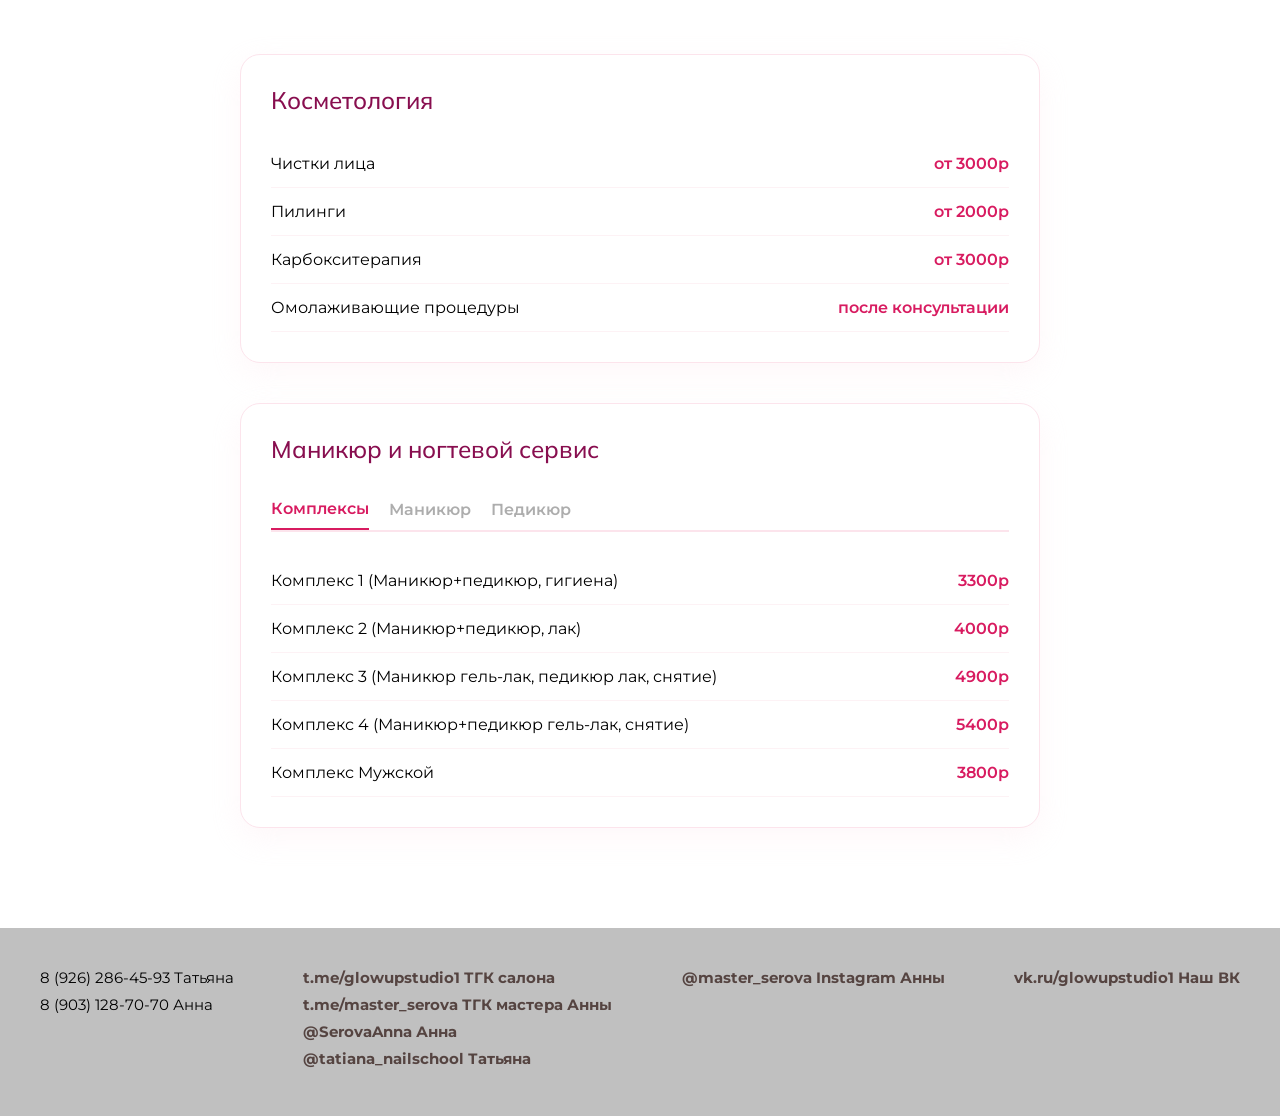
==== commit 17cd0d90: "Update index.html" ====
--- a/index.html
+++ b/index.html
@@ -32,7 +32,7 @@
     <section class="vstupa">
         <div class="vstupa__container">
             <div class="vstupa__content">
-                <h1 class="vstupa__title">студия красоты и преображения</h1>
+                <h1 class="vstupa__title">Cтудия красоты и преображения.</h1>
                 <h3 class="vstupa__desc">Косметология и ногтевой сервис в Королёве</h3>
                 <button class="vstupa__button-deko" onclick="location.href='#org'">
                     <span class="vstupa__button">Записаться</span>
